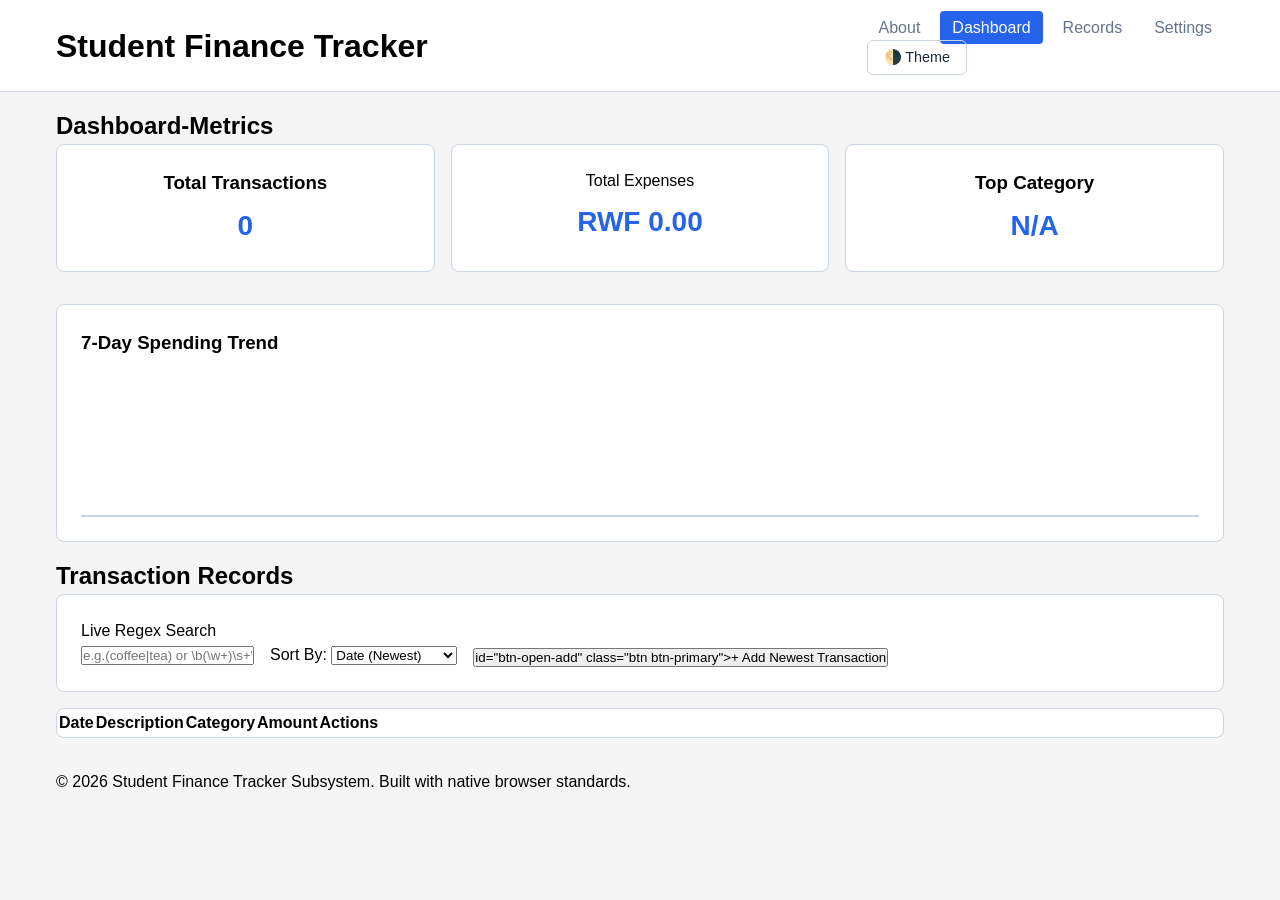
==== index.html @ f9f36704 "Add M1 and some javascript" ====
<!DOCTYPE html>
<html lang="en">
    <head>
        <meta charset="UTF-8">
        <meta name="viewport" content="width=device-width, initial-scale=1.0">
        <title>Student Finance Tracker</title>
        <link rel="stylesheet" href="styles/main.css">      
    </head>
    <body>
        <a href="#main-content" class="skip-link">skip nav</a>
        <div id="aria-status" class="sr-only" role="status" aria-live="polite"></div>
        <div id="aria-alert" class="sr-only" role="alert" aria-live="assertive"></div>
        <header class="app-header">
            <div class="header-container">
                <h1> Student Finance Tracker </h1>
                <nav aria-label="Main Navigation">
                    <ul class="nav-links">
                        <li><a href="#about" class="nav-item">About</a></li>
                        <li><a href="#dashboard" class="nav-item active">Dashboard</a></li>
                        <li><a href="#records" class="nav-item">Records</a></li>
                        <li><a href="#settings" class="nav-item">Settings</a></li>
                    </ul>
                    <button id="theme-toggle" class="btn btn-secondary" aria-label="Toggle dark mode">🌗 Theme</button>
                </nav>
            </div>
        </header>
        <main id="main-content" tabindex="-1">
            <section id="about" class="app-section hidden" arial="labelledby=about-heading">
                <h2 id="dashboard-heading">About This Application</h2>
                <div class="card">
                <p>The <strong>Student Finance Tracker</strong>is a lightweight, accessible web application designed to help students track budgets, control expenses, and understand spending patterns using simple realtime feedback systems.</p>
                <p><strong>Developer Contact:</strong></p>
                <ul>
                    <li>Github:<a href="https://github.com/abdikarim-code271" target="_blank" rel="noopener noreferrer">contact:/github.com</a></li>
                    <li>Email:<a href="mailto:a.mohamed1@alustudent.com">a.mohamed1@alustudent.com</a></li>
                </ul>
                </div>
            </section>
            <section id="dashboard" class="app-section" aria-labelledby="dashboard-heading">
                <h2 id="dashboard-heading">Dashboard-Metrics</h2>
                
                <div class="metrics-grid">
                    <div class="card stat-card">
                        <h3>Total Transactions</h3>
                        <p id="stat-count" class="stat-value">0</p>
                    </div>
                    <div class="card stat-card"
                    <h3>Total Expenses</h3>
                    <p id="stat-total" class="stat-value">RWF 0.00</p>
                    </div>
                    <div class="card stat-card">
                        <h3>Top Category</h3>
                        <p id="stat-top-category" class="stat-value">N/A</p>
                    </div>
                </div>
                <div id="budget-alert-banner" class="card alert-banner hidden">
                    <p id="budget-alert-text"></p>
                </div>
                <div class="card chart-container">
                    <h3>7-Day Spending Trend</h3>
                    <div id="trend-chart" class="bar-chart" aria-hidden="true"></div>
                    <div id="chart-accessible-summary" class="sr-only"></div>
                </div>
            </section>
            <section id="records" class="app-section" aria-labelledby="records-heading">
                <h2 id="records-hidden">Transaction Records</h2>

                <div class="controls-bar card">
                 <div class="search-box">
                  <label for="search-input">Live Regex Search</label>
                  <div class="search-input-wrapper">
                    <input type="text" id="search-input" placeholder="e.g.(coffee|tea) or \b(\w+)\s+\1\b">
                    <span id="search-error" class="input-error-msg hidden">invalid regex pattern</span>
                  </div>
                 </div>
                 <div class="sort-box">
                    <label for="sort-select">Sort By:</label>
                    <select id="sort-select">
                     <option value="date-desc">Date (Newest)</option>
                     <option value="date-asc">Date (Oldest)</option>
                     <option value="description-asc">Description (A-Z)</option>
                     <option value="description-desc">Description (Z-A)</option>
                     <option value="amount-desc">Amount (Highest)</option>
                     <option value="amount-asc">Amount (Lowest)</option>
                    </select>
                 </div>
                 <button> id="btn-open-add" class="btn btn-primary">+ Add Newest Transaction </button>
                </div>

                <div id="from-container" class="card hidden">
                 <h3 id="form-title">Add Transaction</h3>
                 <form id="transaction-form" novalidate>
                    <input type="hidden" id="form-id">

                    <div class="form-group">
                     <label for="form-description">Description/Title<span class="required">*</span></label>
                     <input type="text" id="form-description" required>
                     <small class="form-help">No leading/trailing spaces.Cannot contain duplicate consecutive words.</small>
                     <span class="error-msg" id="err-description"></span>
                    </div>
                    <div class="form-group">
                     <label for="form amount">Amount (RWF) <span class="required">*</span></label>
                     <input type="number" id="form-amount" step="0.01" required>
                     <small class="form-help">Valid positive number with upto 2 decimal places.</small>
                     <span class="error-msg" id="err-amount"></span>
                    </div>
                    <div class="form-group">
                     <label for="form-category">Category<span class="required">*</span></label>
                     <select id="form-category" required></select>
                     <span class="error-msg" id="err-category"></span>
                    </div>
                    <div class="form-group">
                     <label for="form-date">Transaction Date<span class="required">*</span></label>
                     <input type="date" id="form-date" required>
                     <small class="form-help">format:YYYY-MM-DD</small>
                     <span class="error-msg" id="err-date"></span>
                    </div>
                    <div class="form-actions">
                     <button type="button" class="btn btn-secondary" id="btn-cancel-form">cancel</button>
                    </div>
                 </form>
                </div>

                <div class="table-responsive">
                 <table class="date-table" id="transcation-table">
                  <thead>
                   <tr>
                    <th scope="col">Date</th>
                    <th scope="col">Description</th>
                    <th scope="col">Category</th>
                    <th scope="col" class="text-right">Amount</th>
                    <th scope="col" class="text-center">Actions</th>
                   </tr>
                    </thead>
                    <tbody id="table-body"></tbody>
                    </table>
                </div>
            </section>
          
            <section id="settings" class="app-section hidden" aria-labelledby="settings-heading">
              <h2 id="settings-heading">System Settings</h2>
              
              <div class="card">
               <h3>Budget Target Threshold</h3>
               <div class="form-group">
                <label for="settings-budget-cap">Monthly Spending Limit (RWF):</label>
                <input type="number" id="settings-budget-cap" step="1">
                <button id="btn-save-budget" class="btn btn-primary mt-2">Update Threshold Limit</button>
               </div> 
              </div>
              <div class="card">
                <h3>Currency Exchange Matrix</h3>
                <p class="form-help">Set exchange rates relative o 1 Base Unit (RWF).</p>
                <div class="grid-2-col">
                 <div class="form-group">
                    <label for="rate-usd">USD Rate (e.g., 0.00074):</label>
                    <input type="number" id="rate-eur" step="0.000001">
                 </div>
                </div>
                <button id="btn-save-rates" class="btn btn-primary mt-2">Apply Conversion Settings</button>
              </div>
              < class="card">
                <h3>Backup and Recovery Portability System</h3>
                <p class="form-help mb-2">Export your current records or restore system data via structured file transformations.</p>
                <div class="form-actions">
                 <button id="btn-export-json" class="btn btn-secondary">📤 Export Ledger Dataset</button>
                 <button id="btn-export-csv" class="btn btn-secondary">Export Tabular CSV</button>
                 <label for="btn-import-file" class="btn btn-primary cursor-pointer">📤 Upload JSON Record File</label>
                 <input type="file" id="btn-import-file" accept=".json" class="sr-only">
                </div>
                <span class="error-msg block mt-2" id="import-validation-feedback"></span>
              </div>
            </section>
        </main>
        
    <footer class="app-footer">
      <div class="footer-container">
       <p>&copy; 2026 Student Finance Tracker Subsystem. Built with native browser standards.</p>
      </div>
    </footer>

  <script src="scripts/app.js"></script>
    </body>
</html>
---- styles/main.css ----
* {
  box-sizing: border-box;
  margin: 0;
  padding: 0;
}

body {
  font-family: -apple-system, BlinkMacSystemFont, "Segoe UI", Roboto, Arial, sans-serif;
  background-color: whitesmoke; 
  color: black;            
  line-height: 1.5;
  transition: background-color 0.25s, color 0.25s;
}

html[data-theme="dark"] body {
  background-color: darkslategrey; 
  color: white;            
}

html[data-theme="dark"] .app-header {
  background-color: black; 
  border-bottom: 1px solid darkgrey;
}

html[data-theme="dark"] .nav-item {
  color: #94a3b8; /* Lighter soft text color for links */
}

html[data-theme="dark"] .card {
  background-color: #1e293b; 
  border: 1px solid #334155;
}

html[data-theme="dark"] .form-group input, 
html[data-theme="dark"] .form-group select {
  background-color: #1e293b;
  border: 1px solid #334155;
  color: #f8fafc;
}

html[data-theme="dark"] .table-responsive {
  background-color: #1e293b;
  border: 1px solid #334155;
}

html[data-theme="dark"] .data-table th {
  background-color: #0f172a;
}

html[data-theme="dark"] .data-table tbody tr:hover {
  background-color: rgba(255, 255, 255, 0.03); /* Subtle light row flash on dark surfaces */
}

html[data-theme="dark"] .btn-secondary {
  border-color: #334155;
  color: #f8fafc;
}

html[data-theme="dark"] .btn-secondary:hover {
  background-color: #0f172a;
}

.sr-only {
  position: absolute;
  width: 1px;
  height: 1px;
  padding: 0;
  margin: -1px;
  overflow: hidden;
  clip: rect(0, 0, 0, 0);
  border: 0;
}

.skip-link {
  position: absolute;
  top: -40px;
  left: 0;
  background: #2563eb;
  color: white;
  padding: 8px;
  z-index: 100;
  transition: top 0.15s;
}

.skip-link:focus {
  top: 0;
}

/* Accessible high contrast outline borders */
*:focus-visible {
  outline: 3px solid lightskyblue;
  outline-offset: 2px;
}

.header-container, .footer-container, main {
  width: 100%;
  max-width: 1200px;
  margin: 0 auto;
  padding: 1rem;
}

.app-header {
  background-color: white;
  border-bottom: 1px solid #cbd5e1;
  position: sticky;
  top: 0;
  z-index: 10;
  transition: background-color 0.25s, border-color 0.25s;
}

.header-container {
  display: flex;
  flex-direction: column;
  gap: 1rem;
  align-items: center;
}

.nav-links {
  display: flex;
  list-style: none;
  gap: 0.5rem;
  align-items: center;
}

.nav-item {
  color: #64748b;
  text-decoration: none;
  padding: 0.5rem 0.75rem;
  border-radius: 4px;
  font-weight: 500;
  transition: background-color 0.25s, color 0.25s;
}

.nav-item.active, .nav-item:hover {
  background-color: #2563eb;
  color: #ffffff;
}

.card {
  background-color: white;
  border: 1px solid #cbd5e1;
  border-radius: 8px;
  padding: 1.25rem;
  margin-bottom: 1rem;
  transition: background-color 0.25s, border-color 0.25s;
}

.hidden {
  display: none !important;
}

.btn {
  display: inline-flex;
  align-items: center;
  justify-content: center;
  padding: 0.5rem 1rem;
  font-weight: 500;
  border-radius: 6px;
  border: 1px solid transparent;
  cursor: pointer;
  transition: background-color 0.2s, transform 0.1s;
  font-size: 0.9rem;
}

.btn:active {
  transform: scale(0.98);
}

.btn-primary {
  background-color: #2563eb;
  color: white;
}

.btn-primary:hover {
  background-color: white;
}

.btn-secondary {
  background-color: transparent;
  border-color: #cbd5e1;
  color: #1e293b;
  transition: background-color 0.25s, color 0.25s, border-color 0.25s;
}

.btn-secondary:hover {
  background-color: #f8fafc;
}

.btn-danger {
  background-color: #dc2626;
  color: #ffffff;
}

.form-group {
  margin-bottom: 1.25rem;
}

.form-group label {
  display: block;
  font-weight: 500;
  margin-bottom: 0.35rem;
  font-size: 0.9rem;
}

.form-group input, .form-group select {
  width: 100%;
  padding: 0.55rem;
  border: 1px solid #cbd5e1;
  border-radius: 6px;
  background-color: white;
  color: #1e293b;
  transition: background-color 0.25s, color 0.25s, border-color 0.25s;
}

.error-msg {
  display: block;
  color: orangered;
  font-size: 0.8rem;
  margin-top: 0.25rem;
}

.metrics-grid {
  display: grid;
  grid-template-columns: 1fr;
  gap: 1rem;
  margin-bottom: 1rem;
}

.stat-card {
  text-align: center;
}

.stat-value {
  font-size: 1.75rem;
  font-weight: 700;
  color: #2563eb;
  margin-top: 0.5rem;
}

.alert-banner {
  border-left: 6px solid #16a34a;
  background-color: #f0fdf4;
}

.alert-banner.danger {
  border-left-color: #dc2626;
  background-color: #fef2f2;
  color: #dc2626;
}

/* Custom Micro Chart Bar graphics track wrapper */
.bar-chart {
  display: flex;
  align-items: flex-end;
  height: 160px;
  gap: 8px;
  padding-top: 1rem;
  border-bottom: 2px solid #cbd5e1;
}

.chart-bar-wrapper {
  flex: 1;
  display: flex;
  flex-direction: column;
  align-items: center;
  height: 100%;
  justify-content: flex-end;
}

.chart-bar {
  width: 100%;
  background-color: #0ea5e9;
  border-radius: 4px 4px 0 0;
  min-height: 2px;
  height: 0;
  transition: height 0.6s cubic-bezier(0.16, 1, 0.3, 1);
}

.chart-label {
  font-size: 0.75rem;
  color: #64748b;
}

.controls-bar {
  display: flex;
  flex-direction: column;
  gap: 1rem;
}

.table-responsive {
  width: 100%;
  overflow-x: auto;
  border: 1px solid #cbd5e1;
  border-radius: 8px;
  background-color: #ffffff;
  transition: background-color 0.25s, border-color 0.25s;
}

.data-table {
  width: 100%;
  border-collapse: collapse;
  text-align: left;
  font-size: 0.9rem;
}

.data-table th, .data-table td {
  padding: 0.75rem 1rem;
  border-bottom: 1px solid #cbd5e1;
}

.data-table th {
  background-color: #f8fafc;
  font-weight: 600;
  transition: background-color 0.25s;
}

.data-table tbody tr:hover {
  background-color: rgba(0, 0, 0, 0.02);
}

mark {
  background-color: #fef08a;
  color: #000000;
  border-radius: 2px;
}

.text-right { text-align: right; }
.text-center { text-align: center; }
.mt-2 { margin-top: 0.5rem; }

@media (min-width: 768px) {
  .header-container {
    flex-direction: row;
    justify-content: space-between;
  }
  .metrics-grid {
    grid-template-columns: repeat(3, 1fr);
  }
  .controls-bar {
    flex-direction: row;
    align-items: flex-end;
  }
}

@media (min-width: 1024px) {
  .card {
    padding: 1.5rem;
  }
}
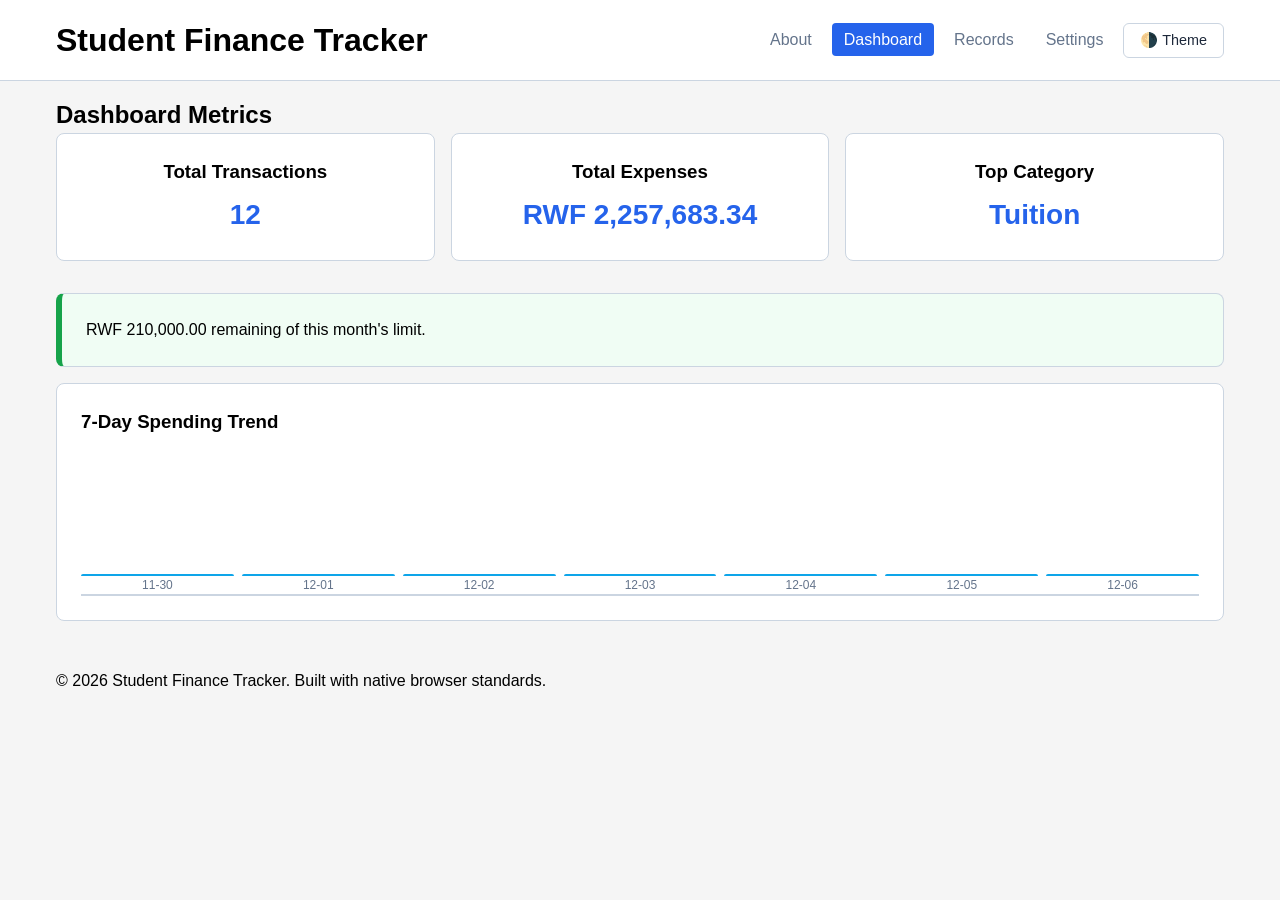
==== commit 308c62a4: "corrected ui.js" ====
--- a/index.html
+++ b/index.html
@@ -1,184 +1,229 @@
 <!DOCTYPE html>
 <html lang="en">
-    <head>
-        <meta charset="UTF-8">
-        <meta name="viewport" content="width=device-width, initial-scale=1.0">
-        <title>Student Finance Tracker</title>
-        <link rel="stylesheet" href="styles/main.css">      
-    </head>
-    <body>
-        <a href="#main-content" class="skip-link">skip nav</a>
-        <div id="aria-status" class="sr-only" role="status" aria-live="polite"></div>
-        <div id="aria-alert" class="sr-only" role="alert" aria-live="assertive"></div>
-        <header class="app-header">
-            <div class="header-container">
-                <h1> Student Finance Tracker </h1>
-                <nav aria-label="Main Navigation">
-                    <ul class="nav-links">
-                        <li><a href="#about" class="nav-item">About</a></li>
-                        <li><a href="#dashboard" class="nav-item active">Dashboard</a></li>
-                        <li><a href="#records" class="nav-item">Records</a></li>
-                        <li><a href="#settings" class="nav-item">Settings</a></li>
-                    </ul>
-                    <button id="theme-toggle" class="btn btn-secondary" aria-label="Toggle dark mode">🌗 Theme</button>
-                </nav>
-            </div>
-        </header>
-        <main id="main-content" tabindex="-1">
-            <section id="about" class="app-section hidden" arial="labelledby=about-heading">
-                <h2 id="dashboard-heading">About This Application</h2>
-                <div class="card">
-                <p>The <strong>Student Finance Tracker</strong>is a lightweight, accessible web application designed to help students track budgets, control expenses, and understand spending patterns using simple realtime feedback systems.</p>
-                <p><strong>Developer Contact:</strong></p>
-                <ul>
-                    <li>Github:<a href="https://github.com/abdikarim-code271" target="_blank" rel="noopener noreferrer">contact:/github.com</a></li>
-                    <li>Email:<a href="mailto:a.mohamed1@alustudent.com">a.mohamed1@alustudent.com</a></li>
-                </ul>
-                </div>
-            </section>
-            <section id="dashboard" class="app-section" aria-labelledby="dashboard-heading">
-                <h2 id="dashboard-heading">Dashboard-Metrics</h2>
-                
-                <div class="metrics-grid">
-                    <div class="card stat-card">
-                        <h3>Total Transactions</h3>
-                        <p id="stat-count" class="stat-value">0</p>
-                    </div>
-                    <div class="card stat-card"
-                    <h3>Total Expenses</h3>
-                    <p id="stat-total" class="stat-value">RWF 0.00</p>
-                    </div>
-                    <div class="card stat-card">
-                        <h3>Top Category</h3>
-                        <p id="stat-top-category" class="stat-value">N/A</p>
-                    </div>
-                </div>
-                <div id="budget-alert-banner" class="card alert-banner hidden">
-                    <p id="budget-alert-text"></p>
-                </div>
-                <div class="card chart-container">
-                    <h3>7-Day Spending Trend</h3>
-                    <div id="trend-chart" class="bar-chart" aria-hidden="true"></div>
-                    <div id="chart-accessible-summary" class="sr-only"></div>
-                </div>
-            </section>
-            <section id="records" class="app-section" aria-labelledby="records-heading">
-                <h2 id="records-hidden">Transaction Records</h2>
-
-                <div class="controls-bar card">
-                 <div class="search-box">
-                  <label for="search-input">Live Regex Search</label>
-                  <div class="search-input-wrapper">
-                    <input type="text" id="search-input" placeholder="e.g.(coffee|tea) or \b(\w+)\s+\1\b">
-                    <span id="search-error" class="input-error-msg hidden">invalid regex pattern</span>
-                  </div>
-                 </div>
-                 <div class="sort-box">
-                    <label for="sort-select">Sort By:</label>
-                    <select id="sort-select">
-                     <option value="date-desc">Date (Newest)</option>
-                     <option value="date-asc">Date (Oldest)</option>
-                     <option value="description-asc">Description (A-Z)</option>
-                     <option value="description-desc">Description (Z-A)</option>
-                     <option value="amount-desc">Amount (Highest)</option>
-                     <option value="amount-asc">Amount (Lowest)</option>
-                    </select>
-                 </div>
-                 <button> id="btn-open-add" class="btn btn-primary">+ Add Newest Transaction </button>
-                </div>
-
-                <div id="from-container" class="card hidden">
-                 <h3 id="form-title">Add Transaction</h3>
-                 <form id="transaction-form" novalidate>
-                    <input type="hidden" id="form-id">
-
-                    <div class="form-group">
-                     <label for="form-description">Description/Title<span class="required">*</span></label>
-                     <input type="text" id="form-description" required>
-                     <small class="form-help">No leading/trailing spaces.Cannot contain duplicate consecutive words.</small>
-                     <span class="error-msg" id="err-description"></span>
-                    </div>
-                    <div class="form-group">
-                     <label for="form amount">Amount (RWF) <span class="required">*</span></label>
-                     <input type="number" id="form-amount" step="0.01" required>
-                     <small class="form-help">Valid positive number with upto 2 decimal places.</small>
-                     <span class="error-msg" id="err-amount"></span>
-                    </div>
-                    <div class="form-group">
-                     <label for="form-category">Category<span class="required">*</span></label>
-                     <select id="form-category" required></select>
-                     <span class="error-msg" id="err-category"></span>
-                    </div>
-                    <div class="form-group">
-                     <label for="form-date">Transaction Date<span class="required">*</span></label>
-                     <input type="date" id="form-date" required>
-                     <small class="form-help">format:YYYY-MM-DD</small>
-                     <span class="error-msg" id="err-date"></span>
-                    </div>
-                    <div class="form-actions">
-                     <button type="button" class="btn btn-secondary" id="btn-cancel-form">cancel</button>
-                    </div>
-                 </form>
-                </div>
-
-                <div class="table-responsive">
-                 <table class="date-table" id="transcation-table">
-                  <thead>
-                   <tr>
-                    <th scope="col">Date</th>
-                    <th scope="col">Description</th>
-                    <th scope="col">Category</th>
-                    <th scope="col" class="text-right">Amount</th>
-                    <th scope="col" class="text-center">Actions</th>
-                   </tr>
-                    </thead>
-                    <tbody id="table-body"></tbody>
-                    </table>
-                </div>
-            </section>
-          
-            <section id="settings" class="app-section hidden" aria-labelledby="settings-heading">
-              <h2 id="settings-heading">System Settings</h2>
-              
-              <div class="card">
-               <h3>Budget Target Threshold</h3>
-               <div class="form-group">
-                <label for="settings-budget-cap">Monthly Spending Limit (RWF):</label>
-                <input type="number" id="settings-budget-cap" step="1">
-                <button id="btn-save-budget" class="btn btn-primary mt-2">Update Threshold Limit</button>
-               </div> 
-              </div>
-              <div class="card">
-                <h3>Currency Exchange Matrix</h3>
-                <p class="form-help">Set exchange rates relative o 1 Base Unit (RWF).</p>
-                <div class="grid-2-col">
-                 <div class="form-group">
-                    <label for="rate-usd">USD Rate (e.g., 0.00074):</label>
-                    <input type="number" id="rate-eur" step="0.000001">
-                 </div>
-                </div>
-                <button id="btn-save-rates" class="btn btn-primary mt-2">Apply Conversion Settings</button>
-              </div>
-              < class="card">
-                <h3>Backup and Recovery Portability System</h3>
-                <p class="form-help mb-2">Export your current records or restore system data via structured file transformations.</p>
-                <div class="form-actions">
-                 <button id="btn-export-json" class="btn btn-secondary">📤 Export Ledger Dataset</button>
-                 <button id="btn-export-csv" class="btn btn-secondary">Export Tabular CSV</button>
-                 <label for="btn-import-file" class="btn btn-primary cursor-pointer">📤 Upload JSON Record File</label>
-                 <input type="file" id="btn-import-file" accept=".json" class="sr-only">
-                </div>
-                <span class="error-msg block mt-2" id="import-validation-feedback"></span>
-              </div>
-            </section>
-        </main>
-        
-    <footer class="app-footer">
-      <div class="footer-container">
-       <p>&copy; 2026 Student Finance Tracker Subsystem. Built with native browser standards.</p>
-      </div>
-    </footer>
-
-  <script src="scripts/app.js"></script>
-    </body>
+<head>
+  <meta charset="UTF-8">
+  <meta name="viewport" content="width=device-width, initial-scale=1.0">
+  <title>Student Finance Tracker</title>
+  <link rel="stylesheet" href="styles/main.css">
+</head>
+<body>
+  <a href="#main-content" class="skip-link">Skip to main content</a>
+  <div id="aria-status" class="sr-only" role="status" aria-live="polite"></div>
+  <div id="aria-alert" class="sr-only" role="alert" aria-live="assertive"></div>
+
+  <header class="app-header">
+    <div class="header-container">
+      <h1>Student Finance Tracker</h1>
+      <nav aria-label="Main Navigation">
+        <ul class="nav-links">
+          <li><a href="#about" class="nav-item">About</a></li>
+          <li><a href="#dashboard" class="nav-item active">Dashboard</a></li>
+          <li><a href="#records" class="nav-item">Records</a></li>
+          <li><a href="#settings" class="nav-item">Settings</a></li>
+          <li><button id="theme-toggle" class="btn btn-secondary" aria-label="Toggle dark mode">🌗 Theme</button></li>
+        </ul>
+      </nav>
+    </div>
+  </header>
+
+  <main id="main-content" tabindex="-1">
+
+    <section id="about" class="app-section hidden" aria-labelledby="about-heading">
+      <h2 id="about-heading">About This Application</h2>
+      <div class="card">
+        <p>The <strong>Student Finance Tracker</strong> is a lightweight, accessible web application designed to help students track budgets, control expenses, and understand spending patterns using simple real-time feedback.</p>
+        <p><strong>Developer Contact:</strong></p>
+        <ul>
+          <li>GitHub: <a href="https://github.com/abdikarim-code271" target="_blank" rel="noopener noreferrer">github.com/abdikarim-code271</a></li>
+          <li>Email: <a href="mailto:a.mohamed1@alustudent.com">a.mohamed1@alustudent.com</a></li>
+        </ul>
+      </div>
+    </section>
+
+    <section id="dashboard" class="app-section" aria-labelledby="dashboard-heading">
+      <h2 id="dashboard-heading">Dashboard Metrics</h2>
+
+      <div class="metrics-grid">
+        <div class="card stat-card">
+          <h3>Total Transactions</h3>
+          <p id="stat-count" class="stat-value">0</p>
+        </div>
+        <div class="card stat-card">
+          <h3>Total Expenses</h3>
+          <p id="stat-total" class="stat-value">RWF 0.00</p>
+        </div>
+        <div class="card stat-card">
+          <h3>Top Category</h3>
+          <p id="stat-top-category" class="stat-value">N/A</p>
+        </div>
+      </div>
+
+      <div id="budget-alert-banner" class="card alert-banner hidden">
+        <p id="budget-alert-text"></p>
+      </div>
+
+      <div class="card chart-container">
+        <h3>7-Day Spending Trend</h3>
+        <div id="trend-chart" class="bar-chart" aria-hidden="true"></div>
+        <div id="chart-accessible-summary" class="sr-only"></div>
+      </div>
+    </section>
+
+    <section id="records" class="app-section hidden" aria-labelledby="records-heading">
+      <h2 id="records-heading">Transaction Records</h2>
+
+      <div class="controls-bar card">
+        <div class="search-box">
+          <label for="search-input">Live Regex Search</label>
+          <div class="search-input-wrapper">
+            <input type="text" id="search-input" placeholder="e.g. (coffee|tea) or \b(\w+)\s+\1\b">
+            <span id="search-error" class="error-msg hidden">Invalid regex pattern</span>
+          </div>
+          <label class="inline-check">
+            <input type="checkbox" id="search-case" checked> Case-insensitive
+          </label>
+        </div>
+        <div class="sort-box">
+          <label for="sort-select">Sort By:</label>
+          <select id="sort-select">
+            <option value="date-desc">Date (Newest)</option>
+            <option value="date-asc">Date (Oldest)</option>
+            <option value="description-asc">Description (A-Z)</option>
+            <option value="description-desc">Description (Z-A)</option>
+            <option value="amount-desc">Amount (Highest)</option>
+            <option value="amount-asc">Amount (Lowest)</option>
+          </select>
+        </div>
+        <button type="button" id="btn-open-add" class="btn btn-primary">+ Add Transaction</button>
+      </div>
+
+      <div id="form-container" class="card hidden">
+        <h3 id="form-title">Add Transaction</h3>
+        <form id="transaction-form" novalidate>
+          <input type="hidden" id="form-id">
+
+          <div class="form-group">
+            <label for="form-description">Description <span class="required">*</span></label>
+            <input type="text" id="form-description" required aria-describedby="err-description">
+            <small class="form-help">No leading/trailing spaces. No repeated consecutive words.</small>
+            <span class="error-msg" id="err-description"></span>
+          </div>
+
+          <div class="form-group">
+            <label for="form-amount">Amount (RWF) <span class="required">*</span></label>
+            <input type="number" id="form-amount" step="0.01" required aria-describedby="err-amount">
+            <small class="form-help">Positive number with up to 2 decimal places.</small>
+            <span class="error-msg" id="err-amount"></span>
+          </div>
+
+          <div class="form-group">
+            <label for="form-category">Category <span class="required">*</span></label>
+            <select id="form-category" required aria-describedby="err-category"></select>
+            <span class="error-msg" id="err-category"></span>
+          </div>
+
+          <div class="form-group">
+            <label for="form-date">Transaction Date <span class="required">*</span></label>
+            <input type="date" id="form-date" required aria-describedby="err-date">
+            <small class="form-help">Format: YYYY-MM-DD</small>
+            <span class="error-msg" id="err-date"></span>
+          </div>
+
+          <div class="form-actions">
+            <button type="submit" class="btn btn-primary" id="btn-save-form">Save Transaction</button>
+            <button type="button" class="btn btn-secondary" id="btn-cancel-form">Cancel</button>
+          </div>
+        </form>
+      </div>
+
+      <div class="table-responsive">
+        <table class="data-table" id="transaction-table">
+          <caption class="sr-only">List of transactions</caption>
+          <thead>
+            <tr>
+              <th scope="col">Date</th>
+              <th scope="col">Description</th>
+              <th scope="col">Category</th>
+              <th scope="col" class="text-right">Amount</th>
+              <th scope="col" class="text-center">Actions</th>
+            </tr>
+          </thead>
+          <tbody id="table-body"></tbody>
+        </table>
+      </div>
+    </section>
+
+    <section id="settings" class="app-section hidden" aria-labelledby="settings-heading">
+      <h2 id="settings-heading">System Settings</h2>
+
+      <div class="card">
+        <h3>Monthly Budget Cap</h3>
+        <div class="form-group">
+          <label for="settings-budget-cap">Monthly Spending Limit (RWF):</label>
+          <input type="number" id="settings-budget-cap" step="1">
+          <button type="button" id="btn-save-budget" class="btn btn-primary mt-2">Update Limit</button>
+        </div>
+      </div>
+
+      <div class="card">
+        <h3>Currency</h3>
+        <p class="form-help">Base currency is RWF. Set the rates for 1 RWF.</p>
+        <div class="form-group">
+          <label for="display-currency">Display amounts in:</label>
+          <select id="display-currency">
+            <option value="RWF">RWF</option>
+            <option value="USD">USD</option>
+            <option value="EUR">EUR</option>
+          </select>
+        </div>
+        <div class="grid-2-col">
+          <div class="form-group">
+            <label for="rate-usd">USD rate (e.g. 0.00074):</label>
+            <input type="number" id="rate-usd" step="0.000001">
+          </div>
+          <div class="form-group">
+            <label for="rate-eur">EUR rate (e.g. 0.00068):</label>
+            <input type="number" id="rate-eur" step="0.000001">
+          </div>
+        </div>
+        <button type="button" id="btn-save-rates" class="btn btn-primary mt-2">Save Rates</button>
+      </div>
+
+      <div class="card">
+        <h3>Categories</h3>
+        <div class="form-group">
+          <label for="settings-categories">Comma-separated list:</label>
+          <input type="text" id="settings-categories">
+          <small class="form-help">Letters, spaces and hyphens only.</small>
+        </div>
+        <button type="button" id="btn-save-categories" class="btn btn-primary">Save Categories</button>
+      </div>
+
+      <div class="card">
+        <h3>Backup and Restore</h3>
+        <p class="form-help mb-2">Export your records or restore them from a JSON file.</p>
+        <div class="form-actions">
+          <button type="button" id="btn-export-json" class="btn btn-secondary">Export JSON</button>
+          <button type="button" id="btn-export-csv" class="btn btn-secondary">Export CSV</button>
+          <label for="btn-import-file" class="btn btn-primary cursor-pointer">Import JSON</label>
+          <input type="file" id="btn-import-file" accept=".json" class="sr-only">
+        </div>
+        <span class="error-msg" id="import-validation-feedback"></span>
+      </div>
+    </section>
+  </main>
+
+  <footer class="app-footer">
+    <div class="footer-container">
+      <p>&copy; 2026 Student Finance Tracker. Built with native browser standards.</p>
+    </div>
+  </footer>
+
+  <script src="scripts/state.js"></script>
+  <script src="scripts/storage.js"></script>
+  <script src="scripts/validators.js"></script>
+  <script src="scripts/search.js"></script>
+  <script src="scripts/ui.js"></script>
+  <script src="scripts/main.js"></script>
+</body>
 </html>
--- a/styles/main.css
+++ b/styles/main.css
@@ -86,7 +86,7 @@
   top: 0;
 }
 
-/* Accessible high contrast outline borders */
+
 *:focus-visible {
   outline: 3px solid lightskyblue;
   outline-offset: 2px;
@@ -172,7 +172,7 @@
 }
 
 .btn-primary:hover {
-  background-color: white;
+  background-color: #1d4ed8;
 }
 
 .btn-secondary {
@@ -248,7 +248,6 @@
   color: #dc2626;
 }
 
-/* Custom Micro Chart Bar graphics track wrapper */
 .bar-chart {
   display: flex;
   align-items: flex-end;
